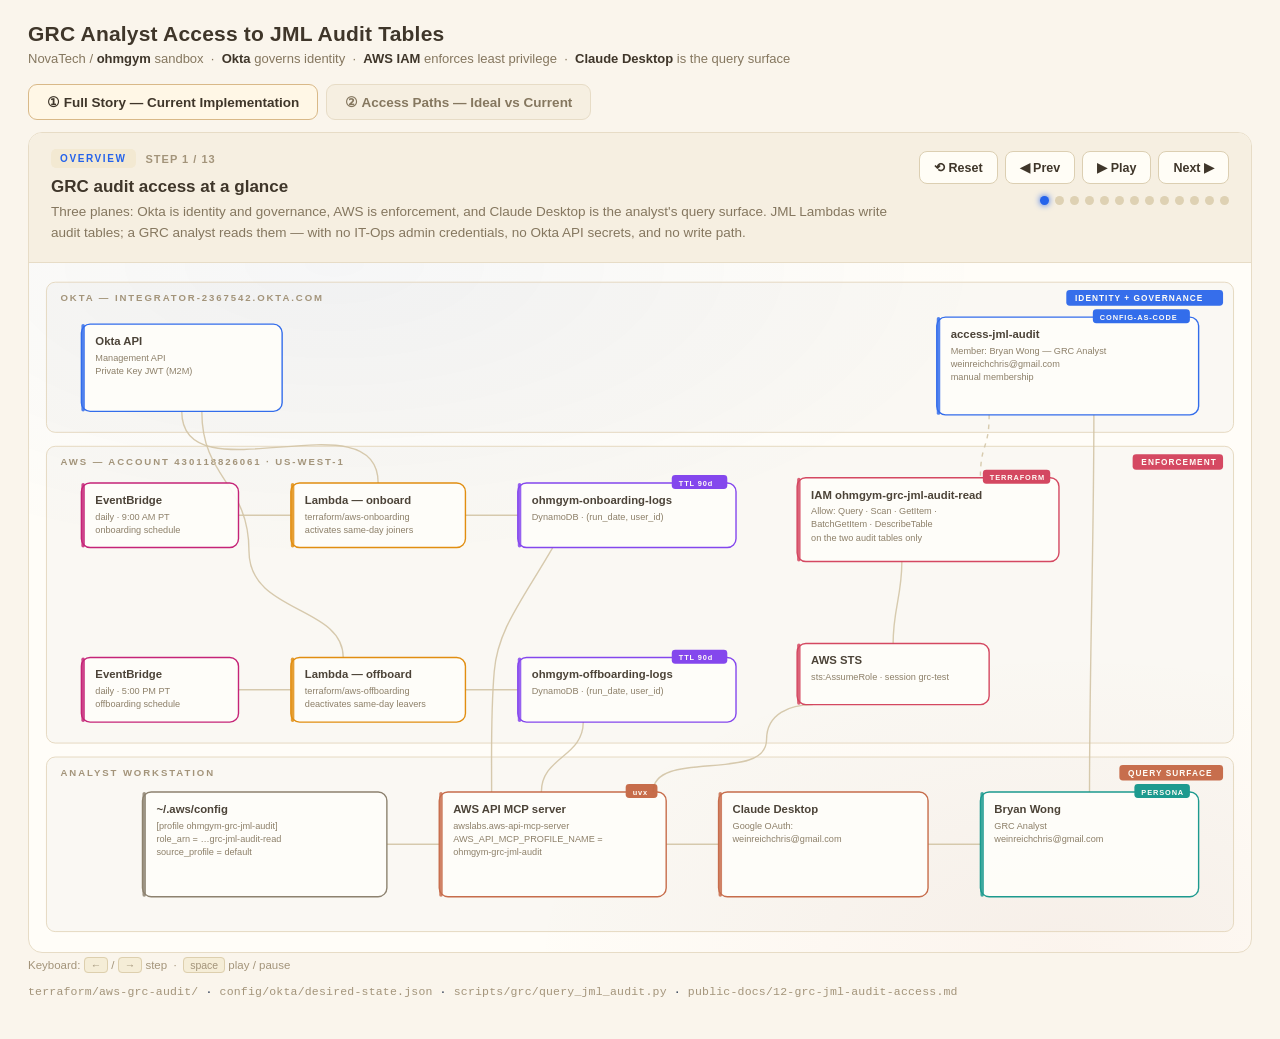
==== public-docs/visualizations/grc-jml-audit-architecture.html @ 138585cb "Add animated GRC JML audit architecture visualization. Self-contained interactive HTML/SVG demo of t" ====
<!DOCTYPE html>
<html lang="en">
<head>
<meta charset="UTF-8">
<meta name="viewport" content="width=device-width, initial-scale=1.0">
<title>GRC Analyst Access to JML Audit Tables — Okta + AWS + Claude Desktop</title>
<style>
  :root{
    --bg:#faf5ec; --panel:#fffdf8; --panel2:#f6efe1; --line:#e7dcc6;
    --text:#3f362a; --muted:#85775f; --faint:#a3947a;
    --okta:#2563eb; --awspink:#c2156f; --lambda:#e08700; --ddb:#7c3aed;
    --iam:#d23b56; --claude:#c4633f; --person:#0d9488; --neutral:#857a66;
    --green:#15803d; --amber:#b45309; --red:#dc2626; --cyan:#0e7490;
  }
  *{box-sizing:border-box}
  body{margin:0;background:var(--bg);color:var(--text);
    font-family:-apple-system,BlinkMacSystemFont,"Segoe UI",Roboto,Helvetica,Arial,sans-serif;}
  .wrap{max-width:1480px;margin:0 auto;padding:22px 28px 40px}
  header h1{margin:0;font-size:21px;letter-spacing:.2px}
  header .sub{margin-top:5px;color:var(--muted);font-size:13px}
  header .sub b{color:var(--text);font-weight:600}

  .tabs{display:flex;gap:8px;margin:18px 0 12px}
  .tab{background:var(--panel2);border:1px solid var(--line);color:var(--muted);
    padding:9px 18px;border-radius:9px;font-size:13.5px;cursor:pointer;font-weight:600}
  .tab:hover{color:var(--text)}
  .tab.active{background:#fff7e6;border-color:#d9b988;color:var(--text)}

  .panel{background:var(--panel);border:1px solid var(--line);border-radius:14px;overflow:hidden}
  .panel.hidden{display:none}
  svg{display:block;width:100%;height:auto;background:
    radial-gradient(1100px 500px at 25% 0%,rgba(37,99,235,.045),transparent 60%),
    radial-gradient(900px 500px at 85% 100%,rgba(196,99,63,.06),transparent 60%)}

  /* ---------- diagram styling ---------- */
  .lane-rect{fill:rgba(63,54,42,.025);stroke:#e3d5ba;stroke-width:1;rx:10}
  .lane-label{fill:var(--faint);font-size:11px;font-weight:700;letter-spacing:2.2px}
  .lane-badge-rect{rx:4}
  .lane-badge-text{font-size:9.5px;font-weight:800;letter-spacing:1.2px}

  .node{transition:opacity .35s ease,filter .35s ease;opacity:.93;cursor:default}
  .node .nrect{fill:#fffefa;stroke-width:1.6;rx:10}
  .node .ntitle{font-size:13px;font-weight:700;fill:var(--text)}
  .node .nline{font-size:10.5px;fill:var(--muted)}
  .node .nbadge-r{rx:4}
  .node .nbadge-t{font-size:8.5px;font-weight:800;letter-spacing:1px;fill:#fffdf7}
  .node.ghost .nrect{stroke-dasharray:5 5}
  .node.ghost{opacity:.6}
  .node.dim{opacity:.22;filter:saturate(.35)}
  .node.lit{opacity:1;filter:drop-shadow(0 0 10px currentColor)}
  .node.lit .nrect{stroke-width:2.4}

  .edge{fill:none;stroke:#d3c5a6;stroke-width:1.6;opacity:.9;transition:opacity .3s}
  .edge.dashed{stroke-dasharray:5 6}
  .edge.active{stroke:currentColor;stroke-width:2.6;opacity:1;
    stroke-dasharray:7 7;animation:dashflow .8s linear infinite}
  @keyframes dashflow{to{stroke-dashoffset:-14}}

  .packet-halo{opacity:.4}
  .deny{animation:denyflash .9s ease-out forwards}
  @keyframes denyflash{0%{opacity:0;transform:scale(.4)}25%{opacity:1;transform:scale(1.25)}
    60%{opacity:1;transform:scale(1)}100%{opacity:0;transform:scale(1.1)}}

  /* ---------- narration bar ---------- */
  .bar{display:flex;justify-content:space-between;gap:24px;align-items:flex-start;
    border-bottom:1px solid var(--line);padding:16px 22px 18px;background:var(--panel2);min-height:128px}
  .bar-left{flex:1;min-width:0}
  .actrow{display:flex;align-items:center;gap:10px}
  .act{font-size:10px;font-weight:800;letter-spacing:1.6px;padding:4px 9px;border-radius:5px;
    background:#f3e9d2;color:var(--okta)}
  .counter{font-size:11px;color:var(--faint);font-weight:700;letter-spacing:1px}
  .bar-left h2{margin:9px 0 5px;font-size:17px}
  .bar-left p{margin:0;color:var(--muted);font-size:13.5px;line-height:1.55;max-width:880px}
  .chip{display:inline-block;margin-top:9px;background:#fbf4e2;border:1px solid #e3d2ac;
    color:#9a4a12;font-size:12px;padding:6px 11px;border-radius:7px;
    font-family:"SF Mono",ui-monospace,Menlo,monospace}
  .chip.hidden{display:none}
  .bar-right{display:flex;flex-direction:column;align-items:flex-end;gap:12px;padding-top:2px}
  .controls{display:flex;gap:7px}
  .controls button{background:#fffdf6;border:1px solid #dccfb2;color:var(--text);
    font-size:12.5px;font-weight:600;padding:8px 14px;border-radius:8px;cursor:pointer;white-space:nowrap}
  .controls button:hover{background:#f8f0dc}
  .controls button.playing{background:#f3e3bd}
  .dots{display:flex;gap:6px;flex-wrap:wrap;justify-content:flex-end;max-width:300px}
  .dot{width:9px;height:9px;border-radius:50%;background:#ded1b3;cursor:pointer;border:none;padding:0}
  .dot.on{background:var(--okta);box-shadow:0 0 6px var(--okta)}
  .dot.done{background:#c2ac82}

  footer{margin-top:14px;color:var(--faint);font-size:11.5px;
    font-family:"SF Mono",ui-monospace,Menlo,monospace;letter-spacing:.2px}
  footer .sep{margin:0 7px;color:#2c3a52}
  .hint{color:var(--faint);font-size:11.5px;margin-top:6px}
  kbd{background:#f5edd7;border:1px solid #ddcfae;border-radius:4px;padding:1px 6px;
    font-size:10.5px;font-family:inherit}
</style>
</head>
<body>
<div class="wrap">
  <header>
    <h1>GRC Analyst Access to JML Audit Tables</h1>
    <div class="sub">NovaTech / <b>ohmgym</b> sandbox &nbsp;·&nbsp; <b>Okta</b> governs identity &nbsp;·&nbsp; <b>AWS IAM</b> enforces least privilege &nbsp;·&nbsp; <b>Claude Desktop</b> is the query surface</div>
  </header>

  <div class="tabs">
    <button class="tab active" data-tab="t1">① Full Story — Current Implementation</button>
    <button class="tab" data-tab="t2">② Access Paths — Ideal vs Current</button>
  </div>

  <section class="panel" id="panel-t1">
    <div class="bar">
      <div class="bar-left">
        <div class="actrow"><span class="act" id="t1-act"></span><span class="counter" id="t1-counter"></span></div>
        <h2 id="t1-title"></h2>
        <p id="t1-caption"></p>
        <code class="chip hidden" id="t1-chip"></code>
      </div>
      <div class="bar-right">
        <div class="controls">
          <button id="t1-reset" title="Reset">⟲ Reset</button>
          <button id="t1-prev" title="Previous step">◀ Prev</button>
          <button id="t1-play" title="Auto-play">▶ Play</button>
          <button id="t1-next" title="Next step">Next ▶</button>
        </div>
        <div class="dots" id="t1-dots"></div>
      </div>
    </div>
    <svg id="svg-t1" viewBox="0 0 1400 790" xmlns="http://www.w3.org/2000/svg"></svg>
  </section>

  <section class="panel hidden" id="panel-t2">
    <div class="bar">
      <div class="bar-left">
        <div class="actrow"><span class="act" id="t2-act"></span><span class="counter" id="t2-counter"></span></div>
        <h2 id="t2-title"></h2>
        <p id="t2-caption"></p>
        <code class="chip hidden" id="t2-chip"></code>
      </div>
      <div class="bar-right">
        <div class="controls">
          <button id="t2-reset" title="Reset">⟲ Reset</button>
          <button id="t2-prev" title="Previous step">◀ Prev</button>
          <button id="t2-play" title="Auto-play">▶ Play</button>
          <button id="t2-next" title="Next step">Next ▶</button>
        </div>
        <div class="dots" id="t2-dots"></div>
      </div>
    </div>
    <svg id="svg-t2" viewBox="0 0 1400 810" xmlns="http://www.w3.org/2000/svg"></svg>
  </section>

  <div class="hint">Keyboard: <kbd>←</kbd> / <kbd>→</kbd> step &nbsp;·&nbsp; <kbd>space</kbd> play / pause</div>
  <footer>terraform/aws-grc-audit/<span class="sep">·</span>config/okta/desired-state.json<span class="sep">·</span>scripts/grc/query_jml_audit.py<span class="sep">·</span>public-docs/12-grc-jml-audit-access.md</footer>
</div>

<script>
"use strict";
const NS = "http://www.w3.org/2000/svg";
const C = {
  okta:"#2563eb", eb:"#c2156f", lambda:"#e08700", ddb:"#7c3aed", iam:"#d23b56",
  claude:"#c4633f", person:"#0d9488", neutral:"#857a66", green:"#15803d",
  amber:"#b45309", red:"#dc2626", cyan:"#0e7490"
};

function el(name, attrs, parent){
  const e = document.createElementNS(NS, name);
  for (const k in attrs) e.setAttribute(k, attrs[k]);
  if (parent) parent.appendChild(e);
  return e;
}
function txt(node, s){ node.textContent = s; return node; }

function anchor(n, a){
  const f = (a && a.f !== undefined) ? a.f : 0.5;
  switch (a ? a.side : "right"){
    case "left":   return {x:n.x,        y:n.y + n.h*f, nx:-1, ny:0};
    case "right":  return {x:n.x + n.w,  y:n.y + n.h*f, nx:1,  ny:0};
    case "top":    return {x:n.x + n.w*f, y:n.y,        nx:0,  ny:-1};
    case "bottom": return {x:n.x + n.w*f, y:n.y + n.h,  nx:0,  ny:1};
  }
}
function edgePath(n1, a1, n2, a2){
  const p1 = anchor(n1, a1), p2 = anchor(n2, a2);
  const d = Math.hypot(p2.x - p1.x, p2.y - p1.y);
  const k = Math.min(Math.max(40, d * 0.42), 150);
  return `M ${p1.x} ${p1.y} C ${p1.x + p1.nx*k} ${p1.y + p1.ny*k}, ${p2.x + p2.nx*k} ${p2.y + p2.ny*k}, ${p2.x} ${p2.y}`;
}

function buildScene(cfg){
  const svg = document.getElementById("svg-" + cfg.key);
  const laneG = el("g", {}, svg), edgeG = el("g", {}, svg),
        nodeG = el("g", {}, svg), overlay = el("g", {}, svg);

  // lanes / channels
  for (const L of cfg.lanes){
    el("rect", {class:"lane-rect", x:L.x, y:L.y, width:L.w, height:L.h, rx:10}, laneG);
    txt(el("text", {class:"lane-label", x:L.x+16, y:L.y+22}, laneG), L.label);
    if (L.badge){
      const bw = L.badge.length*7.6 + 20;
      // badgeBottom avoids colliding with the lane label on narrow channel rects
      const by = L.badgeBottom ? L.y + L.h - 27 : L.y + 9;
      el("rect", {class:"lane-badge-rect", x:L.x+L.w-bw-12, y:by, width:bw, height:18,
        fill:L.badgeColor, opacity:.92, rx:4}, laneG);
      txt(el("text", {class:"lane-badge-text", x:L.x+L.w-bw-12+10, y:by+13, fill:"#fffdf7"}, laneG), L.badge);
    }
  }

  // edges
  const nodeMap = {}; cfg.nodes.forEach(n => nodeMap[n.id] = n);
  const edgeMap = {};
  for (const e of cfg.edges){
    const d = e.d || edgePath(nodeMap[e.from], e.fa, nodeMap[e.to], e.ta);
    const p = el("path", {class:"edge" + (e.dashed ? " dashed":""), d, id:`${cfg.key}-edge-${e.id}`}, edgeG);
    p.style.color = e.color;
    edgeMap[e.id] = {cfg:e, path:p};
  }

  // nodes
  for (const n of cfg.nodes){
    const g = el("g", {class:"node" + (n.ghost ? " ghost":""), id:`${cfg.key}-${n.id}`}, nodeG);
    g.style.color = n.color;
    el("rect", {class:"nrect", x:n.x, y:n.y, width:n.w, height:n.h, rx:10, stroke:n.color}, g);
    el("rect", {x:n.x, y:n.y, width:4, height:n.h, rx:2, fill:n.color, opacity:.85}, g);
    txt(el("text", {class:"ntitle", x:n.x+16, y:n.y+24}, g), n.title);
    (n.lines || []).forEach((s,i) => txt(el("text", {class:"nline", x:n.x+16, y:n.y+42+i*15}, g), s));
    if (n.badge){
      const bw = n.badge.length*6.8 + 16;
      // badge sits on the node's top border so it never collides with the title
      el("rect", {class:"nbadge-r", x:n.x+n.w-bw-10, y:n.y-9, width:bw, height:16, fill:n.color, rx:4}, g);
      txt(el("text", {class:"nbadge-t", x:n.x+n.w-bw-10+8, y:n.y+3}, g), n.badge);
    }
  }

  const scene = {
    key:cfg.key, steps:cfg.steps, nodes:cfg.nodes, edgeMap, overlay, svg,
    idx:0, token:0, playing:false, playTimer:null,
    ui:{
      act:document.getElementById(cfg.key+"-act"),
      counter:document.getElementById(cfg.key+"-counter"),
      title:document.getElementById(cfg.key+"-title"),
      caption:document.getElementById(cfg.key+"-caption"),
      chip:document.getElementById(cfg.key+"-chip"),
      dots:document.getElementById(cfg.key+"-dots"),
      play:document.getElementById(cfg.key+"-play")
    }
  };

  // step dots
  cfg.steps.forEach((_, i) => {
    const d = document.createElement("button");
    d.className = "dot"; d.title = "Step " + (i+1);
    d.addEventListener("click", () => { stopPlay(scene); setStep(scene, i); });
    scene.ui.dots.appendChild(d);
  });

  document.getElementById(cfg.key+"-next").addEventListener("click", () => { stopPlay(scene); setStep(scene, scene.idx+1); });
  document.getElementById(cfg.key+"-prev").addEventListener("click", () => { stopPlay(scene); setStep(scene, scene.idx-1); });
  document.getElementById(cfg.key+"-reset").addEventListener("click", () => { stopPlay(scene); setStep(scene, 0); });
  scene.ui.play.addEventListener("click", () => scene.playing ? stopPlay(scene) : startPlay(scene));

  setStep(scene, 0);
  return scene;
}

function setStep(scene, i){
  scene.idx = Math.max(0, Math.min(scene.steps.length-1, i));
  const step = scene.steps[scene.idx];
  scene.token++;                                  // cancels running packet loops

  // narration
  txt(scene.ui.act, step.act);
  scene.ui.act.style.color = step.actColor || "var(--okta)";
  txt(scene.ui.counter, `STEP ${scene.idx+1} / ${scene.steps.length}`);
  txt(scene.ui.title, step.title);
  txt(scene.ui.caption, step.caption);
  scene.ui.chip.classList.toggle("hidden", !step.chip);
  if (step.chip) txt(scene.ui.chip, step.chip);

  // dots
  [...scene.ui.dots.children].forEach((d, j) => {
    d.classList.toggle("on", j === scene.idx);
    d.classList.toggle("done", j < scene.idx);
  });

  // node focus
  const focus = new Set(step.focus || []);
  for (const n of scene.nodes){
    const g = document.getElementById(`${scene.key}-${n.id}`);
    g.classList.toggle("dim", focus.size > 0 && !focus.has(n.id));
    g.classList.toggle("lit", focus.has(n.id));
  }

  // edge activation = edges carrying packets + extras
  const active = new Set((step.packets || []).map(p => p.edge).concat(step.edges || []));
  for (const id in scene.edgeMap)
    scene.edgeMap[id].path.classList.toggle("active", active.has(id));

  scene.overlay.replaceChildren();
  runPackets(scene);
}

function wait(ms){ return new Promise(r => setTimeout(r, ms)); }
const ease = t => t < .5 ? 2*t*t : 1 - Math.pow(-2*t + 2, 2)/2;

async function runPackets(scene){
  const specs = scene.steps[scene.idx].packets || [];
  if (!specs.length) return;
  const tok = scene.token;
  while (tok === scene.token){
    for (const p of specs){
      if (tok !== scene.token) return;
      await animatePacket(scene, p, tok);
    }
    await wait(750);
  }
}

function animatePacket(scene, spec, tok){
  return new Promise(resolve => {
    const e = scene.edgeMap[spec.edge];
    if (!e) return resolve();
    const path = e.path, L = path.getTotalLength();
    const color = spec.color || e.cfg.color;
    const g = el("g", {}, scene.overlay);
    el("circle", {class:"packet-halo", r:9, fill:color}, g);
    const core = el("circle", {r:4.2, fill:color, stroke:"#fffdf7", "stroke-width":1.4}, g);
    const dur = spec.dur || 1250;
    const blockAt = spec.blocked ? 0.56 : 1;
    let start = null, denied = false;

    function place(t){
      const f = spec.rev ? 1 - t : t;
      const pt = path.getPointAtLength(f * L);
      g.setAttribute("transform", `translate(${pt.x},${pt.y})`);
      return pt;
    }
    function frame(now){
      if (tok !== scene.token){ g.remove(); return resolve(); }
      if (start === null) start = now;
      const elapsed = now - start;

      if (!spec.blocked){
        const t = Math.min(1, elapsed / dur);
        place(ease(t));
        if (t >= 1){ g.remove(); return resolve(); }
        return requestAnimationFrame(frame);
      }
      // blocked: travel out, flash deny, bounce back
      const outDur = dur * 0.6, backDur = dur * 0.55;
      if (elapsed <= outDur){
        place(ease(elapsed / outDur) * blockAt);
        return requestAnimationFrame(frame);
      }
      if (!denied){
        denied = true;
        const pt = place(blockAt);
        showDeny(scene, pt.x, pt.y);
        g.querySelector(".packet-halo").setAttribute("fill", C.red);
        core.setAttribute("fill", C.red);
      }
      const t2 = Math.min(1, (elapsed - outDur) / backDur);
      place(blockAt * (1 - ease(t2)));
      if (t2 >= 1){ g.remove(); return resolve(); }
      requestAnimationFrame(frame);
    }
    requestAnimationFrame(frame);
  });
}

function showDeny(scene, x, y){
  const g = el("g", {class:"deny", transform:`translate(${x},${y})`,
    style:"transform-origin:"+x+"px "+y+"px"}, scene.overlay);
  el("circle", {r:14, fill:"none", stroke:C.red, "stroke-width":2.5}, g);
  el("line", {x1:-6, y1:-6, x2:6, y2:6, stroke:C.red, "stroke-width":2.5, "stroke-linecap":"round"}, g);
  el("line", {x1:6, y1:-6, x2:-6, y2:6, stroke:C.red, "stroke-width":2.5, "stroke-linecap":"round"}, g);
  txt(el("text", {x:0, y:-22, "text-anchor":"middle", fill:C.red,
    style:"font-size:10px;font-weight:800;letter-spacing:.5px"}, g), "AccessDeniedException");
  setTimeout(() => g.remove(), 950);
}

function startPlay(scene){
  scene.playing = true;
  scene.ui.play.textContent = "⏸ Pause";
  scene.ui.play.classList.add("playing");
  const tick = () => {
    scene.playTimer = setTimeout(() => {
      if (!scene.playing) return;
      if (scene.idx >= scene.steps.length - 1){ stopPlay(scene); return; }
      setStep(scene, scene.idx + 1);
      tick();
    }, 4500);
  };
  tick();
}
function stopPlay(scene){
  scene.playing = false;
  clearTimeout(scene.playTimer);
  scene.ui.play.textContent = "▶ Play";
  scene.ui.play.classList.remove("playing");
}

/* ================================================================
   TAB 1 — FULL STORY (current implementation, Path C-hybrid live)
   ================================================================ */
const T1 = {
  key:"t1",
  lanes:[
    {x:20, y:22,  w:1360, h:172, label:"OKTA — INTEGRATOR-2367542.OKTA.COM", badge:"IDENTITY + GOVERNANCE", badgeColor:C.okta},
    {x:20, y:210, w:1360, h:340, label:"AWS — ACCOUNT 430118826061 · US-WEST-1", badge:"ENFORCEMENT", badgeColor:C.iam},
    {x:20, y:566, w:1360, h:200, label:"ANALYST WORKSTATION", badge:"QUERY SURFACE", badgeColor:C.claude}
  ],
  nodes:[
    {id:"okta_api",  x:60,   y:70,  w:230, h:100, color:C.okta,    title:"Okta API",
      lines:["Management API","Private Key JWT (M2M)"]},
    {id:"okta_group",x:1040, y:62,  w:300, h:112, color:C.okta,    title:"access-jml-audit",
      lines:["Member: Bryan Wong — GRC Analyst","weinreichchris@gmail.com","manual membership"], badge:"CONFIG-AS-CODE"},
    {id:"eb_on",     x:60,   y:252, w:180, h:74,  color:C.eb,      title:"EventBridge",
      lines:["daily · 9:00 AM PT","onboarding schedule"]},
    {id:"lam_on",    x:300,  y:252, w:200, h:74,  color:C.lambda,  title:"Lambda — onboard",
      lines:["terraform/aws-onboarding","activates same-day joiners"]},
    {id:"ddb_on",    x:560,  y:252, w:250, h:74,  color:C.ddb,     title:"ohmgym-onboarding-logs",
      lines:["DynamoDB · (run_date, user_id)"], badge:"TTL 90d"},
    {id:"eb_off",    x:60,   y:452, w:180, h:74,  color:C.eb,      title:"EventBridge",
      lines:["daily · 5:00 PM PT","offboarding schedule"]},
    {id:"lam_off",   x:300,  y:452, w:200, h:74,  color:C.lambda,  title:"Lambda — offboard",
      lines:["terraform/aws-offboarding","deactivates same-day leavers"]},
    {id:"ddb_off",   x:560,  y:452, w:250, h:74,  color:C.ddb,     title:"ohmgym-offboarding-logs",
      lines:["DynamoDB · (run_date, user_id)"], badge:"TTL 90d"},
    {id:"iam",       x:880,  y:246, w:300, h:96,  color:C.iam,     title:"IAM ohmgym-grc-jml-audit-read",
      lines:["Allow: Query · Scan · GetItem ·","BatchGetItem · DescribeTable","on the two audit tables only"], badge:"TERRAFORM"},
    {id:"sts",       x:880,  y:436, w:220, h:70,  color:C.iam,     title:"AWS STS",
      lines:["sts:AssumeRole · session grc-test"]},
    {id:"bryan",     x:1090, y:606, w:250, h:120, color:C.person,  title:"Bryan Wong",
      lines:["GRC Analyst","weinreichchris@gmail.com"], badge:"PERSONA"},
    {id:"claude",    x:790,  y:606, w:240, h:120, color:C.claude,  title:"Claude Desktop",
      lines:["Google OAuth:","weinreichchris@gmail.com"]},
    {id:"mcp",       x:470,  y:606, w:260, h:120, color:C.claude,  title:"AWS API MCP server",
      lines:["awslabs.aws-api-mcp-server","AWS_API_MCP_PROFILE_NAME =","ohmgym-grc-jml-audit"], badge:"uvx"},
    {id:"profile",   x:130,  y:606, w:280, h:120, color:C.neutral, title:"~/.aws/config",
      lines:["[profile ohmgym-grc-jml-audit]","role_arn = …grc-jml-audit-read","source_profile = default"]}
  ],
  edges:[
    {id:"e_eb_on",      from:"eb_on",  fa:{side:"right"}, to:"lam_on",  ta:{side:"left"},  color:C.eb},
    {id:"e_lam_okta",   from:"lam_on", fa:{side:"top"},   to:"okta_api",ta:{side:"bottom",f:0.5}, color:C.okta},
    {id:"e_lam_ddb",    from:"lam_on", fa:{side:"right"}, to:"ddb_on",  ta:{side:"left"},  color:C.ddb},
    {id:"e_eb_off",     from:"eb_off", fa:{side:"right"}, to:"lam_off", ta:{side:"left"},  color:C.eb},
    {id:"e_lamoff_okta",from:"lam_off",to:"okta_api", color:C.okta,
      d:"M 360 452 C 360 392, 252 402, 252 330 C 252 252, 198 248, 198 170"},
    {id:"e_lamoff_ddb", from:"lam_off",fa:{side:"right"}, to:"ddb_off", ta:{side:"left"},  color:C.ddb},
    {id:"e_gov",        from:"okta_group", fa:{side:"bottom",f:0.6}, to:"bryan", ta:{side:"top",f:0.5}, color:C.okta},
    {id:"e_conv",       from:"okta_group", fa:{side:"bottom",f:0.2},  to:"iam",   ta:{side:"top",f:0.7}, color:C.amber, dashed:true},
    {id:"e_ask",        from:"bryan",  fa:{side:"left"},  to:"claude",  ta:{side:"right"}, color:C.person},
    {id:"e_route",      from:"claude", fa:{side:"left"},  to:"mcp",     ta:{side:"right"}, color:C.claude},
    {id:"e_prof",       from:"mcp",    fa:{side:"left"},  to:"profile", ta:{side:"right"}, color:C.neutral},
    {id:"e_assume",     from:"mcp",    to:"sts",          color:C.iam,
      d:"M 715 606 C 715 556, 845 596, 845 546 C 845 516, 872 506, 898 506"},
    {id:"e_sts_iam",    from:"sts",    fa:{side:"top",f:0.5}, to:"iam", ta:{side:"bottom",f:0.4}, color:C.iam},
    {id:"e_q_on",       from:"mcp",    to:"ddb_on",       color:C.ddb,
      d:"M 530 606 C 530 545, 529 515, 533 468 C 537 420, 564 388, 600 326"},
    {id:"e_q_off",      from:"mcp",    fa:{side:"top",f:0.45}, to:"ddb_off", ta:{side:"bottom",f:0.3}, color:C.ddb}
  ],
  steps:[
    {act:"OVERVIEW", actColor:C.okta,
     title:"GRC audit access at a glance",
     caption:"Three planes: Okta is identity and governance, AWS is enforcement, and Claude Desktop is the analyst's query surface. JML Lambdas write audit tables; a GRC analyst reads them — with no IT-Ops admin credentials, no Okta API secrets, and no write path."},
    {act:"ACT 1 · WRITE PATH", actColor:C.eb,
     title:"9:00 AM PT — the onboarding run fires",
     caption:"An EventBridge schedule triggers the onboarding Lambda every morning. The JML automation runs on rails — no human kicks it off.",
     focus:["eb_on","lam_on"], packets:[{edge:"e_eb_on"}]},
    {act:"ACT 1 · WRITE PATH", actColor:C.eb,
     title:"Lambda activates today's joiners in Okta",
     caption:"The Lambda authenticates to the Okta Management API (Private Key JWT) and GETs accounts in STAGED or PROVISIONED status, searching on each user's start_date attribute. Only users whose start date matches today's run are activated — Okta sends the activation email to the user's email attribute. Each response status becomes part of the audit record.",
     chip:"GET /api/v1/users?search=profile.start_date eq \"2026-06-12\" and (status eq \"STAGED\" or status eq \"PROVISIONED\")",
     focus:["lam_on","okta_api"], packets:[{edge:"e_lam_okta"},{edge:"e_lam_okta", rev:true, color:C.green},{edge:"e_lam_okta"}]},
    {act:"ACT 1 · WRITE PATH", actColor:C.eb,
     title:"One audit row per (run_date, user_id)",
     caption:"Each result is written to ohmgym-onboarding-logs: status, department, role title, Okta response code, batch run ID. A 90-day DynamoDB TTL purges rows automatically — retention is enforced by the table, not by policy documents.",
     focus:["lam_on","ddb_on"], packets:[{edge:"e_lam_ddb"},{edge:"e_lam_ddb"}]},
    {act:"ACT 1 · WRITE PATH", actColor:C.eb,
     title:"5:00 PM PT — the offboarding mirror",
     caption:"The same pattern runs in reverse at end of day: EventBridge fires the offboarding Lambda, which GETs ACTIVE accounts searching on each user's end_date attribute. Only users whose end date matches today's run are deactivated, and every result is written to ohmgym-offboarding-logs. Two tables now hold the full joiner/leaver audit trail.",
     chip:"GET /api/v1/users?search=profile.end_date eq \"2026-06-12\" and status eq \"ACTIVE\"",
     focus:["eb_off","lam_off","okta_api","ddb_off"],
     packets:[{edge:"e_eb_off"},{edge:"e_lamoff_okta"},{edge:"e_lamoff_okta", rev:true, color:C.green},{edge:"e_lamoff_ddb"}]},
    {act:"ACT 2 · READ PATH (C-HYBRID · LIVE)", actColor:C.claude,
     title:"Governance first: the access-jml-audit group",
     caption:"Bryan Wong (GRC Analyst) is gated by the access-jml-audit Okta group — declared in config/okta/desired-state.json and applied with reconcile_config.py. The group is the governance record of who may read; the dashed amber link to the IAM role is by email convention (more on that in Tab ②).",
     focus:["okta_group","bryan"], edges:["e_conv"], packets:[{edge:"e_gov"}]},
    {act:"ACT 2 · READ PATH (C-HYBRID · LIVE)", actColor:C.claude,
     title:"Bryan asks Claude Desktop a question",
     caption:"He signs into Claude Desktop with the same Google identity as his Okta login, and asks in plain English — no console, no SQL, no CLI flags.",
     chip:"Query ohmgym-onboarding-logs for run_date 2026-06-12 in us-west-1.",
     focus:["bryan","claude"], packets:[{edge:"e_ask"}]},
    {act:"ACT 2 · READ PATH (C-HYBRID · LIVE)", actColor:C.claude,
     title:"Claude routes the request to the AWS API MCP server",
     caption:"Claude Desktop is configured with awslabs.aws-api-mcp-server (launched via uvx), pinned to region us-west-1 and to one named AWS profile. The model translates the question into a DynamoDB API call.",
     focus:["claude","mcp"], packets:[{edge:"e_route"}]},
    {act:"ACT 2 · READ PATH (C-HYBRID · LIVE)", actColor:C.claude,
     title:"The MCP server resolves an assume-role profile",
     caption:"Profile ohmgym-grc-jml-audit in ~/.aws/config doesn't hold credentials of its own — it names the role ARN to assume. The analyst never touches long-lived keys for the GRC role.",
     focus:["mcp","profile"], packets:[{edge:"e_prof"},{edge:"e_prof", rev:true, color:C.green}]},
    {act:"ACT 2 · READ PATH (C-HYBRID · LIVE)", actColor:C.iam,
     title:"STS AssumeRole → temporary, scoped credentials",
     caption:"STS issues short-lived credentials for ohmgym-grc-jml-audit-read (session: grc-test). The role and its inline policy are Terraform-managed in terraform/aws-grc-audit/ — 3 resources, fully reviewable in code.",
     focus:["mcp","sts","iam"],
     packets:[{edge:"e_assume"},{edge:"e_sts_iam"},{edge:"e_assume", rev:true, color:C.green}]},
    {act:"ACT 2 · READ PATH (C-HYBRID · LIVE)", actColor:C.ddb,
     title:"Read-only query against the audit tables",
     caption:"The inline policy allows exactly five actions — Query, Scan, GetItem, BatchGetItem, DescribeTable — on exactly two table ARNs. No Secrets Manager, no Lambda, no dynamodb:* wildcard.",
     focus:["mcp","iam","ddb_on","ddb_off"],
     packets:[{edge:"e_q_on"},{edge:"e_q_off"}]},
    {act:"ACT 2 · READ PATH (C-HYBRID · LIVE)", actColor:C.green,
     title:"Rows return — Claude answers in plain English",
     caption:"The audit rows flow back through the MCP server and Claude summarizes them: which joiners succeeded, which runs errored, which departments were touched. GRC gets answers, not access keys.",
     focus:["ddb_on","mcp","claude","bryan"],
     packets:[{edge:"e_q_on", rev:true, color:C.green},{edge:"e_route", rev:true, color:C.green},{edge:"e_ask", rev:true, color:C.green}]},
    {act:"ACT 2 · SECURITY BEAT", actColor:C.red,
     title:"And if Claude tries to write? Denied.",
     caption:"PutItem under the GRC role returns AccessDeniedException — validated live, and asserted in tests/integration/test_jml_aws_live.py. Combined with the 90-day TTL, GRC can only ever read the retained history.",
     focus:["mcp","iam","ddb_off"],
     packets:[{edge:"e_q_off", blocked:true, color:C.red}]}
  ]
};

/* ================================================================
   TAB 2 — ACCESS PATHS: IDEAL (A/B) vs CURRENT (C-HYBRID)
   ================================================================ */
const T2 = {
  key:"t2",
  lanes:[
    {x:20,  y:20,  w:1360, h:160, label:"OKTA — IDENTITY + GOVERNANCE", badge:"SOURCE OF TRUTH", badgeColor:C.okta},
    {x:40,  y:200, w:360,  h:350, label:"PATH A — OKTA SAML FEDERATION", badge:"DEFERRED · IDEAL", badgeColor:C.okta, badgeBottom:true},
    {x:480, y:200, w:360,  h:350, label:"PATH B — IDENTITY CENTER SSO", badge:"TF READY · BLOCKED", badgeColor:C.cyan, badgeBottom:true},
    {x:960, y:200, w:400,  h:350, label:"PATH C — HYBRID", badge:"LIVE", badgeColor:C.green, badgeBottom:true},
    {x:20,  y:570, w:1360, h:220, label:"AWS — ENFORCEMENT · 430118826061 · US-WEST-1", badge:"TERRAFORM", badgeColor:C.iam}
  ],
  nodes:[
    {id:"okta_group2", x:520, y:50, w:360, h:110, color:C.okta, title:"Okta — access-jml-audit",
      lines:["Bryan Wong · GRC Analyst","weinreichchris@gmail.com","config-as-code group"], badge:"GOVERNANCE"},
    // Path A (ghost)
    {id:"samlA", x:70, y:250, w:300, h:64, color:C.okta, ghost:true, title:"Okta SAML app → AWS",
      lines:["assertion carries group membership"]},
    {id:"idcA",  x:70, y:344, w:300, h:64, color:C.okta, ghost:true, title:"IAM Identity Center",
      lines:["external IdP: Okta"]},
    {id:"psA",   x:70, y:438, w:300, h:64, color:C.okta, ghost:true, title:"Permission set",
      lines:["JMLAuditReadOnly"]},
    // Path B (ghost)
    {id:"idcB",  x:510, y:300, w:300, h:64, color:C.cyan, ghost:true, title:"IAM Identity Center SSO",
      lines:["sso.tf · instance not enabled"]},
    {id:"psB",   x:510, y:430, w:300, h:64, color:C.cyan, ghost:true, title:"JMLAuditReadOnly + user",
      lines:["Identity Store: grc_analyst"]},
    // Path C (live)
    {id:"bryanC", x:990, y:246, w:340, h:70, color:C.claude, title:"Bryan Wong → Claude Desktop",
      lines:["Google OAuth: same Gmail as Okta login"]},
    {id:"mcpC",   x:990, y:346, w:340, h:70, color:C.claude, title:"AWS API MCP server",
      lines:["profile ohmgym-grc-jml-audit"]},
    {id:"stsC",   x:990, y:446, w:340, h:64, color:C.iam, title:"STS AssumeRole",
      lines:["temporary scoped credentials"]},
    // shared enforcement
    {id:"iam2", x:520, y:588, w:360, h:78, color:C.iam, title:"IAM ohmgym-grc-jml-audit-read",
      lines:["read-only on the two audit tables"], badge:"TERRAFORM"},
    {id:"ddb2", x:520, y:696, w:360, h:74, color:C.ddb, title:"DynamoDB audit tables",
      lines:["onboarding-logs · offboarding-logs"], badge:"TTL 90d"}
  ],
  edges:[
    {id:"a1", from:"okta_group2", fa:{side:"left"},  to:"samlA", ta:{side:"top"},   color:C.okta, dashed:true},
    {id:"a2", from:"samlA", fa:{side:"bottom"}, to:"idcA",  ta:{side:"top"},   color:C.okta, dashed:true},
    {id:"a3", from:"idcA",  fa:{side:"bottom"}, to:"psA",   ta:{side:"top"},   color:C.okta, dashed:true},
    {id:"a4", from:"psA",   fa:{side:"bottom"}, to:"iam2",  ta:{side:"left"},  color:C.okta, dashed:true},
    {id:"b1", from:"okta_group2", fa:{side:"bottom",f:0.5}, to:"idcB", ta:{side:"top"}, color:C.cyan, dashed:true},
    {id:"b2", from:"idcB",  fa:{side:"bottom"}, to:"psB",   ta:{side:"top"},   color:C.cyan, dashed:true},
    {id:"b3", from:"psB",   fa:{side:"bottom"}, to:"iam2",  ta:{side:"top",f:0.2}, color:C.cyan, dashed:true},
    {id:"c1", from:"okta_group2", fa:{side:"right"}, to:"bryanC", ta:{side:"top"}, color:C.claude},
    {id:"c2", from:"bryanC",fa:{side:"bottom"}, to:"mcpC",  ta:{side:"top"},   color:C.claude},
    {id:"c3", from:"mcpC",  fa:{side:"bottom"}, to:"stsC",  ta:{side:"top"},   color:C.iam},
    {id:"c4", from:"stsC",  fa:{side:"bottom"}, to:"iam2",  ta:{side:"right"}, color:C.iam},
    {id:"gap",from:"okta_group2", fa:{side:"bottom",f:0.95}, to:"iam2", ta:{side:"top",f:0.95}, color:C.amber, dashed:true},
    {id:"d1", from:"iam2",  fa:{side:"bottom"}, to:"ddb2",  ta:{side:"top"},   color:C.ddb}
  ],
  steps:[
    {act:"OVERVIEW", actColor:C.okta,
     title:"Three candidate access paths, one enforcement point",
     caption:"Every path ends at the same Terraform-managed IAM role and the same two DynamoDB tables. What differs is how Okta governance connects to AWS enforcement: Path A is the ideal (SAML federation), Path B is Terraform-ready but blocked, Path C-hybrid is what's live today."},
    {act:"PATH A · IDEAL (DEFERRED)", actColor:C.okta,
     title:"Okta SAML → IAM Identity Center federation",
     caption:"In the ideal state, Okta is the external IdP for Identity Center. The SAML assertion carries group membership, Identity Center maps it to the JMLAuditReadOnly permission set, and removing Bryan from access-jml-audit removes his AWS access instantly. Governance IS enforcement — no convention, no gap.",
     focus:["okta_group2","samlA","idcA","psA","iam2"],
     packets:[{edge:"a1"},{edge:"a2"},{edge:"a3"},{edge:"a4"}]},
    {act:"PATH B · TERRAFORM READY (BLOCKED)", actColor:C.cyan,
     title:"Identity Center SSO — built, waiting on a flag",
     caption:"sso.tf already defines the JMLAuditReadOnly permission set, an Identity Store user, and the account assignment — all conditional. It's blocked because sandbox account 430118826061 isn't in an AWS Organization, so Identity Center can't be enabled. Activation is one variable: identity_center_instance_arn.",
     focus:["okta_group2","idcB","psB","iam2"],
     packets:[{edge:"b1"},{edge:"b2"},{edge:"b3"}]},
    {act:"PATH C · LIVE TODAY", actColor:C.green,
     title:"C-hybrid, step 1 — Okta gates the human",
     caption:"With federation unavailable, Okta still governs: only access-jml-audit members get the AWS profile. Bryan's Okta login and his Claude Desktop Google OAuth are the same Gmail — that email is the identity link between the two worlds.",
     focus:["okta_group2","bryanC"], packets:[{edge:"c1"}]},
    {act:"PATH C · LIVE TODAY", actColor:C.green,
     title:"C-hybrid, step 2 — natural language becomes an API call",
     caption:"Bryan asks Claude Desktop a question; the AWS API MCP server turns it into a DynamoDB call under the ohmgym-grc-jml-audit profile. The analyst experience is conversational, the plumbing is standard AWS SDK.",
     chip:"Scan the first 10 rows from ohmgym-offboarding-logs.",
     focus:["bryanC","mcpC"], packets:[{edge:"c2"}]},
    {act:"PATH C · LIVE TODAY", actColor:C.iam,
     title:"C-hybrid, step 3 — STS AssumeRole into the read role",
     caption:"The profile names the role ARN; STS issues temporary credentials for ohmgym-grc-jml-audit-read. No long-lived keys for the GRC role, and every session is visible in CloudTrail as an AssumeRole event.",
     focus:["mcpC","stsC","iam2"], packets:[{edge:"c3"},{edge:"c4"}]},
    {act:"PATH C · LIVE TODAY", actColor:C.ddb,
     title:"C-hybrid, step 4 — scoped read, nothing else",
     caption:"Query/Scan/GetItem/BatchGetItem/DescribeTable on two named table ARNs. Writes return AccessDeniedException (validated live), and the 90-day TTL bounds what history GRC can ever see.",
     focus:["iam2","ddb2"],
     packets:[{edge:"d1"},{edge:"d1", rev:true, color:C.green}]},
    {act:"THE HONEST GAP", actColor:C.amber,
     title:"Governance vs enforcement — and the upgrade path",
     caption:"In C-hybrid, the Okta group and the IAM role are linked by email convention (amber dashed line), not by API sync — removing Bryan from the group doesn't revoke AWS by itself. Path A closes that gap structurally. Roadmap: enable Identity Center (B), federate Okta (A), and sync group membership to assignments via API in the meantime.",
     focus:["okta_group2","iam2","samlA","idcA","psA"],
     edges:["a1","a2","a3","a4"],
     packets:[{edge:"gap", color:C.amber},{edge:"gap", rev:true, color:C.amber}]}
  ]
};

/* ================================================================
   boot + tab switching + keyboard
   ================================================================ */
const scenes = { t1: buildScene(T1), t2: buildScene(T2) };
let activeTab = "t1";

document.querySelectorAll(".tab").forEach(btn => {
  btn.addEventListener("click", () => {
    const target = btn.dataset.tab;
    if (target === activeTab) return;
    // reset + pause the tab being hidden
    stopPlay(scenes[activeTab]);
    setStep(scenes[activeTab], 0);
    scenes[activeTab].token++;        // kill its packet loops while hidden
    document.getElementById("panel-" + activeTab).classList.add("hidden");
    document.querySelector(`.tab[data-tab="${activeTab}"]`).classList.remove("active");
    activeTab = target;
    document.getElementById("panel-" + activeTab).classList.remove("hidden");
    btn.classList.add("active");
    setStep(scenes[activeTab], 0);    // (re)start packets now that it's visible
  });
});

// deep-linking: ?tab=t2&step=7 (or #t2) jumps straight to a view
const qp = new URLSearchParams(location.search);
if (qp.get("tab") === "t2" || location.hash === "#t2")
  document.querySelector('.tab[data-tab="t2"]').click();
const qstep = parseInt(qp.get("step"), 10);
if (!isNaN(qstep)) setStep(scenes[activeTab], qstep - 1);

document.addEventListener("keydown", e => {
  if (e.target.tagName === "INPUT" || e.target.tagName === "TEXTAREA") return;
  const s = scenes[activeTab];
  if (e.key === "ArrowRight"){ stopPlay(s); setStep(s, s.idx + 1); }
  else if (e.key === "ArrowLeft"){ stopPlay(s); setStep(s, s.idx - 1); }
  else if (e.key === " "){ e.preventDefault(); s.playing ? stopPlay(s) : startPlay(s); }
});
</script>
</body>
</html>
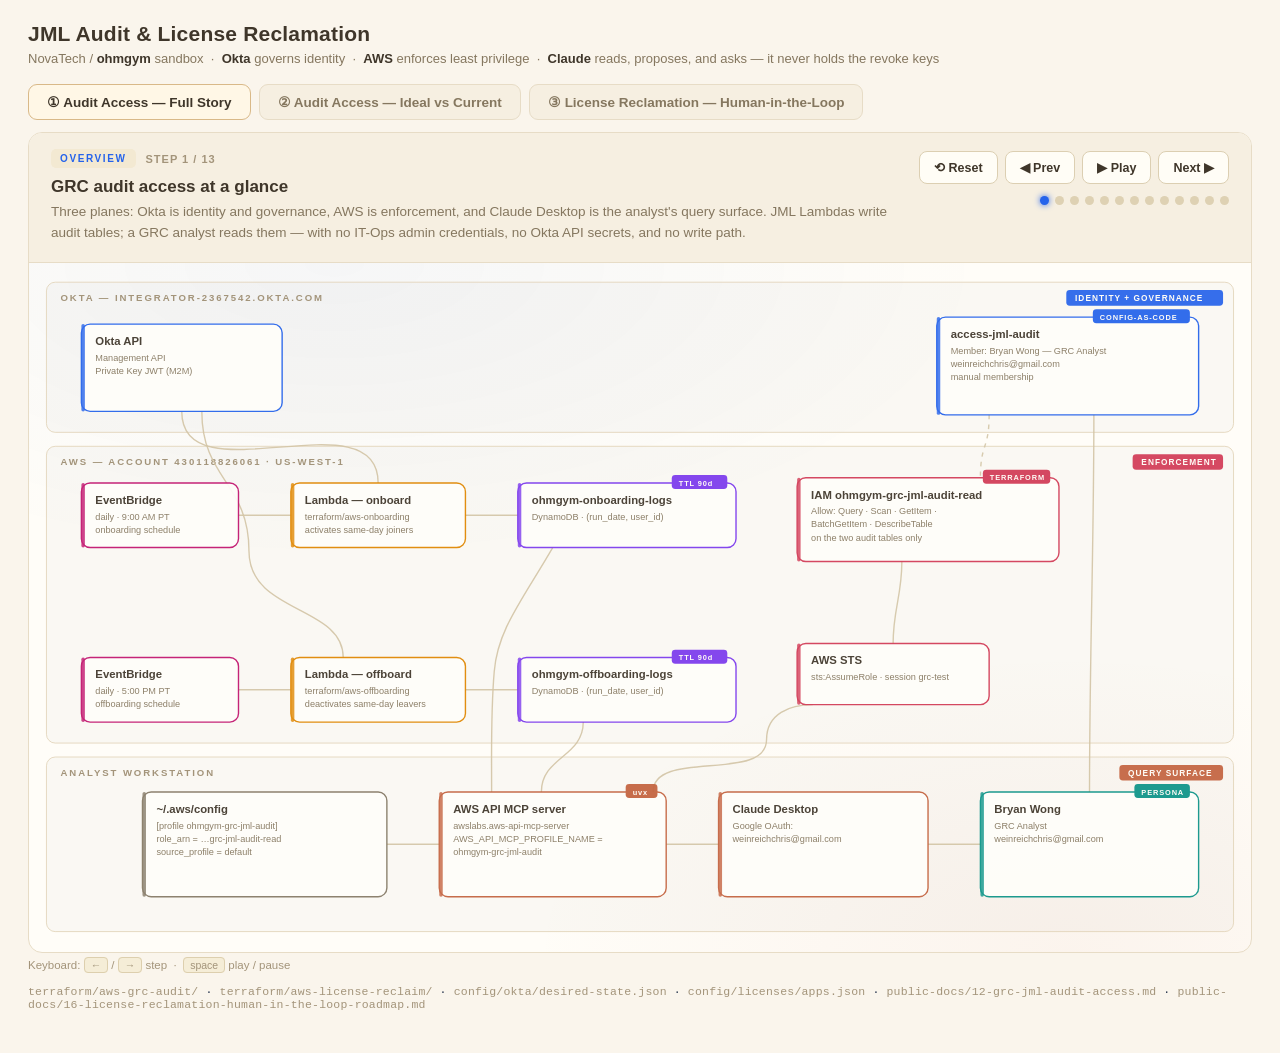
==== commit dbb5cffe: "Add License Reclamation human-in-the-loop tab to JML audit visualization - Third interactive tab (14" ====
--- a/public-docs/visualizations/grc-jml-audit-architecture.html
+++ b/public-docs/visualizations/grc-jml-audit-architecture.html
@@ -3,7 +3,7 @@
 <head>
 <meta charset="UTF-8">
 <meta name="viewport" content="width=device-width, initial-scale=1.0">
-<title>GRC Analyst Access to JML Audit Tables — Okta + AWS + Claude Desktop</title>
+<title>JML Audit &amp; License Reclamation — Okta + AWS + Claude</title>
 <style>
   :root{
     --bg:#faf5ec; --panel:#fffdf8; --panel2:#f6efe1; --line:#e7dcc6;
@@ -97,13 +97,14 @@
 <body>
 <div class="wrap">
   <header>
-    <h1>GRC Analyst Access to JML Audit Tables</h1>
-    <div class="sub">NovaTech / <b>ohmgym</b> sandbox &nbsp;·&nbsp; <b>Okta</b> governs identity &nbsp;·&nbsp; <b>AWS IAM</b> enforces least privilege &nbsp;·&nbsp; <b>Claude Desktop</b> is the query surface</div>
+    <h1>JML Audit &amp; License Reclamation</h1>
+    <div class="sub">NovaTech / <b>ohmgym</b> sandbox &nbsp;·&nbsp; <b>Okta</b> governs identity &nbsp;·&nbsp; <b>AWS</b> enforces least privilege &nbsp;·&nbsp; <b>Claude</b> reads, proposes, and asks — it never holds the revoke keys</div>
   </header>
 
   <div class="tabs">
-    <button class="tab active" data-tab="t1">① Full Story — Current Implementation</button>
-    <button class="tab" data-tab="t2">② Access Paths — Ideal vs Current</button>
+    <button class="tab active" data-tab="t1">① Audit Access — Full Story</button>
+    <button class="tab" data-tab="t2">② Audit Access — Ideal vs Current</button>
+    <button class="tab" data-tab="t3">③ License Reclamation — Human-in-the-Loop</button>
   </div>
 
   <section class="panel" id="panel-t1">
@@ -148,8 +149,29 @@
     <svg id="svg-t2" viewBox="0 0 1400 810" xmlns="http://www.w3.org/2000/svg"></svg>
   </section>
 
+  <section class="panel hidden" id="panel-t3">
+    <div class="bar">
+      <div class="bar-left">
+        <div class="actrow"><span class="act" id="t3-act"></span><span class="counter" id="t3-counter"></span></div>
+        <h2 id="t3-title"></h2>
+        <p id="t3-caption"></p>
+        <code class="chip hidden" id="t3-chip"></code>
+      </div>
+      <div class="bar-right">
+        <div class="controls">
+          <button id="t3-reset" title="Reset">⟲ Reset</button>
+          <button id="t3-prev" title="Previous step">◀ Prev</button>
+          <button id="t3-play" title="Auto-play">▶ Play</button>
+          <button id="t3-next" title="Next step">Next ▶</button>
+        </div>
+        <div class="dots" id="t3-dots"></div>
+      </div>
+    </div>
+    <svg id="svg-t3" viewBox="0 0 1400 810" xmlns="http://www.w3.org/2000/svg"></svg>
+  </section>
+
   <div class="hint">Keyboard: <kbd>←</kbd> / <kbd>→</kbd> step &nbsp;·&nbsp; <kbd>space</kbd> play / pause</div>
-  <footer>terraform/aws-grc-audit/<span class="sep">·</span>config/okta/desired-state.json<span class="sep">·</span>scripts/grc/query_jml_audit.py<span class="sep">·</span>public-docs/12-grc-jml-audit-access.md</footer>
+  <footer>terraform/aws-grc-audit/<span class="sep">·</span>terraform/aws-license-reclaim/<span class="sep">·</span>config/okta/desired-state.json<span class="sep">·</span>config/licenses/apps.json<span class="sep">·</span>public-docs/12-grc-jml-audit-access.md<span class="sep">·</span>public-docs/16-license-reclamation-human-in-the-loop-roadmap.md</footer>
 </div>
 
 <script>
@@ -158,7 +180,8 @@
 const C = {
   okta:"#2563eb", eb:"#c2156f", lambda:"#e08700", ddb:"#7c3aed", iam:"#d23b56",
   claude:"#c4633f", person:"#0d9488", neutral:"#857a66", green:"#15803d",
-  amber:"#b45309", red:"#dc2626", cyan:"#0e7490"
+  amber:"#b45309", red:"#dc2626", cyan:"#0e7490",
+  gh:"#57606a", lin:"#5e6ad2", jirab:"#0052cc", slack:"#611f69"
 };
 
 function el(name, attrs, parent){
@@ -353,7 +376,7 @@
       if (!denied){
         denied = true;
         const pt = place(blockAt);
-        showDeny(scene, pt.x, pt.y);
+        showDeny(scene, pt.x, pt.y, spec.denyLabel);
         g.querySelector(".packet-halo").setAttribute("fill", C.red);
         core.setAttribute("fill", C.red);
       }
@@ -366,14 +389,14 @@
   });
 }
 
-function showDeny(scene, x, y){
+function showDeny(scene, x, y, label){
   const g = el("g", {class:"deny", transform:`translate(${x},${y})`,
     style:"transform-origin:"+x+"px "+y+"px"}, scene.overlay);
   el("circle", {r:14, fill:"none", stroke:C.red, "stroke-width":2.5}, g);
   el("line", {x1:-6, y1:-6, x2:6, y2:6, stroke:C.red, "stroke-width":2.5, "stroke-linecap":"round"}, g);
   el("line", {x1:6, y1:-6, x2:-6, y2:6, stroke:C.red, "stroke-width":2.5, "stroke-linecap":"round"}, g);
   txt(el("text", {x:0, y:-22, "text-anchor":"middle", fill:C.red,
-    style:"font-size:10px;font-weight:800;letter-spacing:.5px"}, g), "AccessDeniedException");
+    style:"font-size:10px;font-weight:800;letter-spacing:.5px"}, g), label || "AccessDeniedException");
   setTimeout(() => g.remove(), 950);
 }
 
@@ -618,9 +641,168 @@
 };
 
 /* ================================================================
+   TAB 3 — LICENSE RECLAMATION (human-in-the-loop, Phases 0–4 live)
+   ================================================================ */
+const T3 = {
+  key:"t3",
+  lanes:[
+    {x:20,  y:22,  w:1360, h:108, label:"OKTA — INTEGRATOR-2367542.OKTA.COM", badge:"IDENTITY", badgeColor:C.okta},
+    {x:20,  y:146, w:1360, h:330, label:"AWS — OHMGYM ACCOUNT 882248517627 · US-WEST-1", badge:"SCAN + RECLAIM AUTOMATION", badgeColor:C.iam},
+    {x:20,  y:492, w:1360, h:128, label:"NON-SCIM SAAS — WHERE PAID SEATS ORPHAN", badge:"SEAT SPEND", badgeColor:C.amber},
+    {x:20,  y:636, w:640,  h:160, label:"WORK QUEUE + VISIBILITY", badge:"JSM + SLACK", badgeColor:C.cyan},
+    {x:680, y:636, w:700,  h:160, label:"SERVICE DESK — HUMAN-IN-THE-LOOP", badge:"APPROVAL", badgeColor:C.person}
+  ],
+  nodes:[
+    {id:"okta3",    x:60,   y:54,  w:330, h:62,  color:C.okta,   title:"Okta — Erin Patel, last day",
+      lines:["session revoked · account deactivated"]},
+    {id:"offboard", x:60,   y:186, w:240, h:80,  color:C.lambda, title:"Offboarding Lambda",
+      lines:["EventBridge · daily 5:00 PM PT","deactivates today's leavers"], badge:"UPSTREAM"},
+    {id:"event",    x:360,  y:190, w:220, h:64,  color:C.eb,     title:"leaver.completed",
+      lines:["\"a leaver just finished\"","email · okta id · github login"]},
+    {id:"dlq",      x:360,  y:280, w:220, h:52,  color:C.neutral, ghost:true, title:"Retry holding queue",
+      lines:["2 retries → SQS DLQ"]},
+    {id:"scanner",  x:640,  y:186, w:250, h:84,  color:C.lambda, title:"License Scanner",
+      lines:["finds orphaned paid seats","ohmgym-license-scanner"], badge:"READ-ONLY"},
+    {id:"readsec",  x:640,  y:360, w:250, h:56,  color:C.iam,    title:"Read-only secrets",
+      lines:["scanner can look, never touch"]},
+    {id:"ddb3",     x:950,  y:186, w:300, h:84,  color:C.ddb,    title:"Reclaim audit table",
+      lines:["ohmgym-license-reclaim-logs","status: ticketed → reclaimed"], badge:"TTL 90d"},
+    {id:"broker",   x:950,  y:336, w:200, h:96,  color:C.iam,    title:"Reclaim Broker",
+      lines:["the only door that revokes","validates ticket + findings"], badge:"ONLY WRITE PATH"},
+    {id:"writesec", x:1180, y:356, w:190, h:56,  color:C.iam,    title:"Write secrets",
+      lines:["scanner can't read these"]},
+    {id:"github",   x:240,  y:528, w:230, h:70,  color:C.gh,     title:"GitHub",
+      lines:["org ohmgym-sandbox","Erin: paid org seat"], badge:"SEAT"},
+    {id:"linear",   x:520,  y:528, w:230, h:70,  color:C.lin,    title:"Linear",
+      lines:["workspace it-systems-sandbox","Erin: not a member"]},
+    {id:"jira",     x:800,  y:528, w:230, h:70,  color:C.jirab,  title:"Jira",
+      lines:["buffett-dev.atlassian.net","Erin: product access"], badge:"SEAT"},
+    {id:"figma",    x:1080, y:528, w:230, h:70,  color:C.neutral, ghost:true, title:"Figma — parked",
+      lines:["no members API on this plan","enabled: false in catalog"]},
+    {id:"slack3",   x:45,   y:672, w:230, h:100, color:C.slack,  title:"Slack #leaver-it-ops",
+      lines:["same-day visibility","not the work queue"]},
+    {id:"jsm",      x:320,  y:672, w:310, h:100, color:C.cyan,   title:"JSM ticket SUP-3",
+      lines:["License Reclamation request","leaver · apps: github, jira · run id"], badge:"WORK QUEUE"},
+    {id:"copilot",  x:740,  y:672, w:300, h:100, color:C.claude, title:"Cursor / Claude copilot",
+      lines:["reads the ticket via Atlassian MCP","holds zero revoke credentials"], badge:"AI SKILL"},
+    {id:"agent",    x:1090, y:672, w:250, h:100, color:C.person, title:"IT-Ops agent",
+      lines:["owns the reclaim queue","says yes before any revoke"], badge:"HUMAN"}
+  ],
+  edges:[
+    {id:"r_off_okta", from:"offboard", fa:{side:"top",f:0.5},    to:"okta3",   ta:{side:"bottom",f:0.5}, color:C.okta},
+    {id:"r_off_evt",  from:"offboard", fa:{side:"right"},        to:"event",   ta:{side:"left"},         color:C.eb},
+    {id:"r_evt_scan", from:"event",    fa:{side:"right"},        to:"scanner", ta:{side:"left"},         color:C.eb},
+    {id:"r_evt_dlq",  from:"event",    fa:{side:"bottom",f:0.5}, to:"dlq",     ta:{side:"top",f:0.5},    color:C.neutral, dashed:true},
+    {id:"r_scan_read",from:"scanner",  fa:{side:"bottom",f:0.5}, to:"readsec", ta:{side:"top",f:0.5},    color:C.iam},
+    {id:"r_scan_gh",  from:"scanner",  fa:{side:"bottom",f:0.15},to:"github",  ta:{side:"top",f:0.35},   color:C.gh},
+    {id:"r_scan_li",  from:"scanner",  to:"linear", color:C.lin,
+      d:"M 710 270 C 710 320, 620 340, 620 430 C 620 490, 630 500, 635 528"},
+    {id:"r_scan_ji",  from:"scanner",  to:"jira",   color:C.jirab,
+      d:"M 860 270 C 860 310, 905 330, 905 420 C 905 480, 912 500, 915 528"},
+    {id:"r_scan_ddb", from:"scanner",  fa:{side:"right"},        to:"ddb3",    ta:{side:"left"},         color:C.ddb},
+    {id:"r_scan_jsm", from:"scanner",  to:"jsm",    color:C.cyan,
+      d:"M 700 270 C 700 370, 495 390, 495 520 C 495 610, 495 630, 475 672"},
+    {id:"r_scan_slk", from:"scanner",  to:"slack3", color:C.slack,
+      d:"M 660 270 C 660 380, 120 380, 120 520 C 120 610, 160 620, 160 672"},
+    {id:"r_jsm_agent",from:"jsm",      to:"agent",  color:C.person,
+      d:"M 537 772 C 537 802, 1215 802, 1215 772"},
+    {id:"r_agent_cop",from:"agent",    fa:{side:"left"},         to:"copilot", ta:{side:"right"},        color:C.person},
+    {id:"r_cop_jsm",  from:"copilot",  fa:{side:"left"},         to:"jsm",     ta:{side:"right"},        color:C.claude},
+    {id:"r_cop_brk",  from:"copilot",  to:"broker", color:C.claude,
+      d:"M 890 672 C 890 636, 1055 626, 1055 556 C 1055 496, 1052 466, 1050 432"},
+    {id:"r_cop_saas", from:"copilot",  to:"jira",   color:C.red, dashed:true,
+      d:"M 800 672 C 800 644, 938 636, 938 598"},
+    {id:"r_brk_write",from:"broker",   fa:{side:"right",f:0.5},  to:"writesec",ta:{side:"left"},         color:C.iam},
+    {id:"r_brk_gh",   from:"broker",   fa:{side:"bottom",f:0.1}, to:"github",  ta:{side:"top",f:0.7},    color:C.gh},
+    {id:"r_brk_ji",   from:"broker",   fa:{side:"bottom",f:0.35},to:"jira",    ta:{side:"top",f:0.7},    color:C.jirab},
+    {id:"r_brk_ddb",  from:"broker",   fa:{side:"top",f:0.5},    to:"ddb3",    ta:{side:"bottom",f:0.5}, color:C.ddb}
+  ],
+  steps:[
+    {act:"OVERVIEW · THE PROBLEM", actColor:C.amber,
+     title:"When someone leaves, some paid seats never leave with them",
+     caption:"Okta + SCIM shut off Slack and Google the moment a leaver is deactivated — but GitHub, Linear, and Jira aren't SCIM-connected, so their paid seats keep billing until someone remembers to click. This workflow closes that gap in three moves: automatic discovery, a service-desk ticket, and a human-approved reclaim. Nothing is ever revoked without a person saying yes."},
+    {act:"ACT 1 · FIND THE WASTE", actColor:C.eb,
+     title:"5:00 PM — Erin Patel's last day, offboarding runs on rails",
+     caption:"The existing offboarding automation deactivates Erin in Okta — sessions revoked, account off. Then it announces the fact as an event: \"a leaver just finished.\" That single event is what powers everything downstream; no human has to remember to start a license check.",
+     chip:"leaver.completed { email: chris+access-review-01@ohmgym.com · githubUsername: erin-patel · run_id: 2026-08-14 }",
+     focus:["offboard","okta3","event"],
+     packets:[{edge:"r_off_okta"},{edge:"r_off_okta", rev:true, color:C.green},{edge:"r_off_evt"}]},
+    {act:"ACT 1 · FIND THE WASTE", actColor:C.eb,
+     title:"The License Scanner wakes up — read-only by design",
+     caption:"The event triggers the scanner within seconds. If delivery ever fails it retries twice and lands in a holding queue, so a leaver is never silently skipped. The scanner signs in to each app with read-only credentials: it can look at membership lists, but it is physically unable to change anything.",
+     focus:["event","scanner","dlq","readsec"], edges:["r_evt_dlq"],
+     packets:[{edge:"r_evt_scan"},{edge:"r_scan_read"},{edge:"r_scan_read", rev:true, color:C.green}]},
+    {act:"ACT 1 · FIND THE WASTE", actColor:C.eb,
+     title:"Three apps checked independently — unknown never looks like clean",
+     caption:"GitHub confirms Erin still holds a paid org seat. Linear says she was never a member. Jira still shows her product access. Each app is checked on its own, so one vendor having a bad day doesn't hide findings in the others — and a failed check is reported as \"unknown\", never mistaken for \"no seat\".",
+     chip:"GET /orgs/ohmgym-sandbox/members/erin-patel → 204 (seat) · Linear: not a member · Jira: access found",
+     focus:["scanner","github","linear","jira"],
+     packets:[{edge:"r_scan_gh"},{edge:"r_scan_gh", rev:true, color:C.green},{edge:"r_scan_li"},{edge:"r_scan_li", rev:true, color:C.green},{edge:"r_scan_ji"},{edge:"r_scan_ji", rev:true, color:C.green}]},
+    {act:"ACT 1 · FIND THE WASTE", actColor:C.ddb,
+     title:"Every result is written down before anything else happens",
+     caption:"The findings land in an audit table — which apps still had seats, which were clean, which couldn't be checked. Rows purge themselves after 90 days, so retention is enforced by the table, not by policy documents. GRC can later answer \"what did we find and what did we do about it\" without asking IT-Ops for screenshots.",
+     focus:["scanner","ddb3"],
+     packets:[{edge:"r_scan_ddb"},{edge:"r_scan_ddb"}]},
+    {act:"ACT 1 · FIND THE WASTE", actColor:C.cyan,
+     title:"Seats remain → a ticket opens in the service desk",
+     caption:"Because Erin still holds GitHub and Jira seats, a License Reclamation ticket opens automatically in JSM with everything an agent needs: who left, which apps need action, and the run it came from. The IT-Ops Slack channel gets a same-day summary. A clean scan creates no ticket — no busywork — and email paging is reserved for genuine system failures.",
+     chip:"SUP-3 · Leaver: chris+access-review-01@ohmgym.com · Apps requiring action: github, jira",
+     focus:["scanner","jsm","slack3"],
+     packets:[{edge:"r_scan_jsm"},{edge:"r_scan_slk"}]},
+    {act:"ACT 2 · HUMAN-APPROVED CLEANUP", actColor:C.person,
+     title:"An IT-Ops agent picks up the ticket and asks the copilot",
+     caption:"A person now enters the loop. The agent opens SUP-3 from the queue and asks the AI copilot in plain English to handle it. The copilot is a scripted skill with guardrails — not a free agent with admin keys.",
+     chip:"\"Pull SUP-3. Reclaim GitHub and Jira for the leaver via the license broker — dry-run first.\"",
+     focus:["jsm","agent","copilot"],
+     packets:[{edge:"r_jsm_agent"},{edge:"r_agent_cop"}]},
+    {act:"ACT 2 · HUMAN-APPROVED CLEANUP", actColor:C.claude,
+     title:"The copilot reads the ticket itself — it never takes the prompt's word",
+     caption:"Through the Atlassian integration the copilot loads SUP-3 and works only from what the ticket says: the leaver, the apps, the run ID. If the prompt names a different person, or the ticket carries a legal-hold note, the copilot refuses. The ticket — not the chat — is the source of truth.",
+     focus:["copilot","jsm"],
+     packets:[{edge:"r_cop_jsm"},{edge:"r_cop_jsm", rev:true, color:C.green}]},
+    {act:"ACT 2 · HUMAN-APPROVED CLEANUP", actColor:C.claude,
+     title:"Dry run first — the human sees the exact plan before anything happens",
+     caption:"The copilot asks the Reclaim Broker for a dry run. The broker answers with precisely what would happen — remove Erin's GitHub org seat, remove her Jira product access — and the copilot stops and asks the agent to confirm. The destructive step always has a person in front of it.",
+     chip:"POST /v1/licenses/reclaim { \"issue_key\": \"SUP-3\", \"apps\": [\"github\",\"jira\"], \"dry_run\": true }",
+     focus:["agent","copilot","broker"],
+     packets:[{edge:"r_cop_brk"},{edge:"r_cop_brk", rev:true, color:C.green},{edge:"r_agent_cop", color:C.green}]},
+    {act:"ACT 2 · HUMAN-APPROVED CLEANUP", actColor:C.iam,
+     title:"On \"yes\" — the broker re-checks everything itself, then unlocks its own keys",
+     caption:"The broker doesn't trust its caller either. It re-validates: is each app on the approved catalog? Do the scan findings really show an active seat? Was this already reclaimed? Only then does it fetch its write credentials — credentials that exist nowhere else in this architecture: not in the copilot, not in the scanner.",
+     chip:"dry_run: false · requested_by: chris@ohmgym.com",
+     focus:["copilot","broker","writesec"],
+     packets:[{edge:"r_cop_brk"},{edge:"r_brk_write"},{edge:"r_brk_write", rev:true, color:C.green}]},
+    {act:"ACT 2 · HUMAN-APPROVED CLEANUP", actColor:C.green,
+     title:"Two paid seats stop billing today — not at the next manual audit",
+     caption:"The broker removes Erin's GitHub org membership and her Jira product access, each app independently so one failure never blocks the other. This is the exact run that happened live on 15 Aug: both seats confirmed gone afterwards.",
+     chip:"DELETE /orgs/ohmgym-sandbox/memberships/erin-patel → 204 · Jira group removal → 200",
+     focus:["broker","github","jira"],
+     packets:[{edge:"r_brk_gh"},{edge:"r_brk_gh", rev:true, color:C.green},{edge:"r_brk_ji"},{edge:"r_brk_ji", rev:true, color:C.green}]},
+    {act:"ACT 2 · HUMAN-APPROVED CLEANUP", actColor:C.green,
+     title:"Close-out is automatic — a three-way audit trail",
+     caption:"The audit table flips to \"reclaimed\", the ticket gets a per-app results comment, and the copilot moves SUP-3 to Done. Ticket, database, and logs all share one correlation ID — so six months from now, one lookup shows who asked, who approved, what was removed, and when.",
+     chip:"correlation_id JIRA-SUP-3 · row status: reclaimed · SUP-3 → Done",
+     focus:["broker","ddb3","copilot","jsm"],
+     packets:[{edge:"r_brk_ddb", color:C.green},{edge:"r_cop_jsm", color:C.green}]},
+    {act:"GUARDRAILS", actColor:C.red,
+     title:"What if the AI tried to go around the broker? It can't.",
+     caption:"There are no GitHub, Linear, or Jira admin tokens anywhere in the copilot's environment — only the broker's address and a shared secret. A direct call to a SaaS admin API isn't denied by policy; it's impossible by construction. And every broker request logs who asked.",
+     chip:"copilot env: BROKER_FUNCTION_URL + webhook secret — no SaaS write tokens, ever",
+     focus:["copilot","jira","broker"],
+     packets:[{edge:"r_cop_saas", blocked:true, color:C.red, denyLabel:"no write tokens exist here"}]},
+    {act:"GUARDRAILS", actColor:C.red,
+     title:"And the broker refuses bad requests — even from a confirmed human",
+     caption:"An app that isn't on the approved catalog is rejected before any call leaves the building. A seat whose scan came back uncertain is never revoked on a guess — like Marcus Lee, whose GitHub identity couldn't be resolved: his ticket waits for a human, no auto-revoke. Careful by default, auditable always.",
+     chip:"{ \"apps\": [\"salesforce\"] } → HTTP 400 — rejected before any SaaS call",
+     focus:["copilot","broker"],
+     packets:[{edge:"r_cop_brk", blocked:true, color:C.red, denyLabel:"HTTP 400 — not on allowlist"}]}
+  ]
+};
+
+/* ================================================================
    boot + tab switching + keyboard
    ================================================================ */
-const scenes = { t1: buildScene(T1), t2: buildScene(T2) };
+const scenes = { t1: buildScene(T1), t2: buildScene(T2), t3: buildScene(T3) };
 let activeTab = "t1";
 
 document.querySelectorAll(".tab").forEach(btn => {
@@ -640,10 +822,11 @@
   });
 });
 
-// deep-linking: ?tab=t2&step=7 (or #t2) jumps straight to a view
+// deep-linking: ?tab=t2&step=7 (or #t3) jumps straight to a view
 const qp = new URLSearchParams(location.search);
-if (qp.get("tab") === "t2" || location.hash === "#t2")
-  document.querySelector('.tab[data-tab="t2"]').click();
+const wantTab = qp.get("tab") || location.hash.slice(1);
+if (scenes[wantTab] && wantTab !== activeTab)
+  document.querySelector(`.tab[data-tab="${wantTab}"]`).click();
 const qstep = parseInt(qp.get("step"), 10);
 if (!isNaN(qstep)) setStep(scenes[activeTab], qstep - 1);
 
